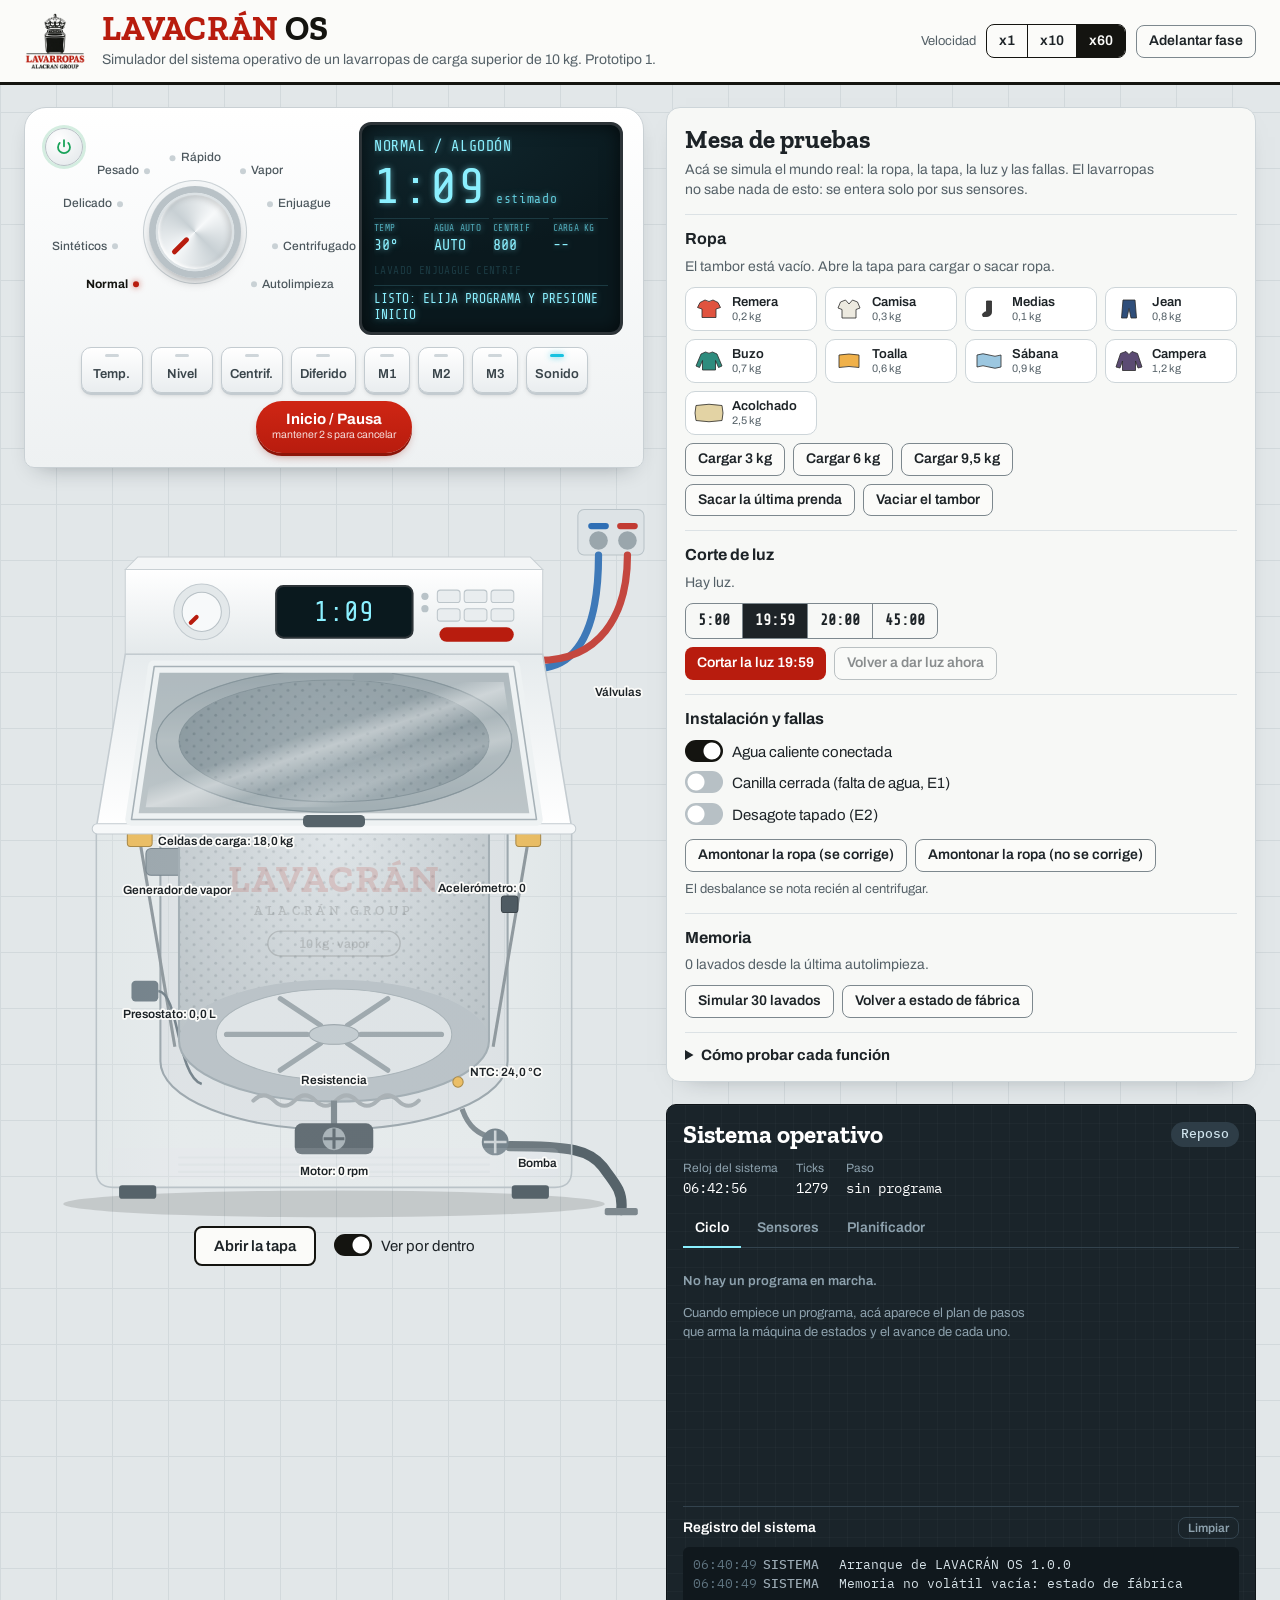
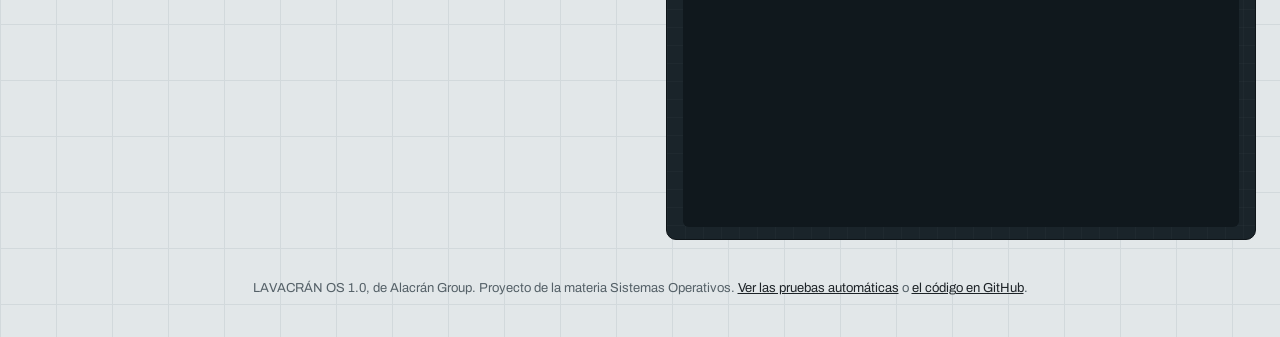
==== index.html @ 43692279 "Prototipo 1 de LAVACRÁN OS: simulador animado del lavarropas Sistema operativo simulado de un lavarr" ====
<!doctype html>
<html lang="es">
<head>
  <meta charset="utf-8">
  <meta name="viewport" content="width=device-width, initial-scale=1">
  <title>LAVACRÁN OS · Alacrán Group</title>
  <meta name="description" content="Simulador del sistema operativo de un lavarropas de carga superior de 10 kg.">
  <link rel="icon" type="image/png" href="assets/icono.png">
  <link rel="preconnect" href="https://fonts.googleapis.com">
  <link rel="preconnect" href="https://fonts.gstatic.com" crossorigin>
  <link href="https://fonts.googleapis.com/css2?family=Archivo:wght@400;500;600;700&family=IBM+Plex+Mono:wght@400;500&family=Share+Tech+Mono&family=Zilla+Slab:wght@600;700&display=swap" rel="stylesheet">
  <link rel="stylesheet" href="css/estilos.css">
</head>
<body>
  <header class="barra">
    <img class="barra-logo" src="assets/logo-alacran.png" alt="Lavarropas Alacrán Group" width="62" height="57">
    <div class="barra-titulo">
      <h1>LAVACRÁN <span>OS</span></h1>
      <p>Simulador del sistema operativo de un lavarropas de carga superior de 10 kg. Prototipo 1.</p>
    </div>
    <div class="barra-sim" role="group" aria-label="Velocidad de la simulación">
      <span class="barra-sim-etq">Velocidad</span>
      <div class="segmentos" id="velocidades">
        <button type="button" data-vel="1" aria-pressed="false">x1</button>
        <button type="button" data-vel="10" aria-pressed="false">x10</button>
        <button type="button" data-vel="60" aria-pressed="true">x60</button>
      </div>
      <button type="button" class="boton-borde" id="btn-adelantar" title="Simula rápido hasta que termine el paso actual">Adelantar fase</button>
    </div>
  </header>

  <main class="escenario">
    <!-- ===================== LAVARROPAS ===================== -->
    <section class="col-maquina" aria-label="Lavarropas LAVACRÁN">
      <div class="consola-maquina" id="panel" aria-label="Panel de control">
        <div class="panel-fila">
          <div class="perilla-zona" id="perilla-zona">
            <button type="button" class="tecla-encendido" data-tecla="ENCENDIDO" aria-label="Encender o apagar" title="Encender / apagar">
              <svg viewBox="0 0 24 24" aria-hidden="true"><path d="M12 3v8M6.3 6.6a8 8 0 1 0 11.4 0" fill="none" stroke="currentColor" stroke-width="2.4" stroke-linecap="round"/></svg>
            </button>
            <div class="perilla-etiquetas" id="perilla-etiquetas"></div>
            <button type="button" class="perilla" id="perilla" aria-label="Perilla de programas: pasar al siguiente programa">
              <span class="perilla-cara"><span class="perilla-marca"></span></span>
            </button>
          </div>

          <div class="lcd" id="lcd" role="status" aria-live="polite">
            <div class="lcd-fila lcd-cabecera">
              <span class="lcd-programa" id="lcd-programa">NORMAL / ALGODÓN</span>
              <span class="lcd-iconos" id="lcd-iconos"></span>
            </div>
            <div class="lcd-fila lcd-tiempo-fila">
              <span class="lcd-tiempo" id="lcd-tiempo">1:09</span>
              <span class="lcd-tiempo-etq" id="lcd-tiempo-etq">estimado</span>
            </div>
            <div class="lcd-params">
              <div><small>TEMP</small><span id="lcd-temp">30°</span></div>
              <div><small>AGUA</small><span id="lcd-nivel">AUTO</span></div>
              <div><small>CENTRIF</small><span id="lcd-rpm">800</span></div>
              <div><small>CARGA KG</small><span id="lcd-kg">--</span></div>
            </div>
            <div class="lcd-fases" id="lcd-fases">
              <span data-fase="lavado">LAVADO</span><span data-fase="vapor">VAPOR</span><span data-fase="enjuague">ENJUAGUE</span><span data-fase="centrifugado">CENTRIF</span>
            </div>
            <div class="lcd-mensaje" id="lcd-mensaje">LISTO</div>
          </div>
        </div>

        <div class="panel-fila panel-teclas">
          <button type="button" class="tecla" data-tecla="TEMPERATURA"><i class="led"></i>Temp.</button>
          <button type="button" class="tecla" data-tecla="NIVEL"><i class="led"></i>Nivel</button>
          <button type="button" class="tecla" data-tecla="CENTRIFUGADO"><i class="led"></i>Centrif.</button>
          <button type="button" class="tecla" data-tecla="DIFERIDO" id="tecla-diferido"><i class="led"></i>Diferido</button>
          <button type="button" class="tecla tecla-m" data-memoria="1" ><i class="led"></i>M1</button>
          <button type="button" class="tecla tecla-m" data-memoria="2" ><i class="led"></i>M2</button>
          <button type="button" class="tecla tecla-m" data-memoria="3" ><i class="led"></i>M3</button>
          <button type="button" class="tecla" id="tecla-sonido"><i class="led"></i>Sonido</button>
          <button type="button" class="tecla-inicio" id="tecla-inicio">
            <span class="tecla-inicio-txt">Inicio / Pausa</span>
            <small>mantener 2 s para cancelar</small>
            <i class="tecla-inicio-carga" aria-hidden="true"></i>
          </button>
        </div>
      </div>

      <div class="maquina-wrap" id="maquina-wrap">
        <svg id="lavarropas" viewBox="0 46 600 734" role="img" aria-label="Lavarropas de carga superior animado"></svg>
        <div class="sin-luz" id="sin-luz" hidden>
          <strong>Sin energía</strong>
          <span id="sin-luz-reloj">00:00</span>
          <small>El reloj del sistema sigue con su batería</small>
        </div>
      </div>

      <div class="maquina-acciones">
        <button type="button" class="boton-tapa" id="btn-tapa">Abrir la tapa</button>
        <label class="interruptor">
          <input type="checkbox" id="chk-rayos" checked>
          <span>Ver por dentro</span>
        </label>
      </div>
    </section>

    <!-- ===================== MESA DE PRUEBAS ===================== -->
    <section class="col-pruebas" aria-labelledby="t-pruebas">
      <h2 id="t-pruebas">Mesa de pruebas</h2>
      <p class="intro">Acá se simula el mundo real: la ropa, la tapa, la luz y las fallas. El lavarropas no sabe nada de esto: se entera solo por sus sensores.</p>

      <div class="bloque">
        <h3>Ropa</h3>
        <p class="bloque-estado" id="ropa-estado">El tambor está vacío.</p>
        <div class="prendas" id="prendas"></div>
        <div class="fila-botones">
          <button type="button" class="boton-borde" data-carga="3">Cargar 3 kg</button>
          <button type="button" class="boton-borde" data-carga="6">Cargar 6 kg</button>
          <button type="button" class="boton-borde" data-carga="9.5">Cargar 9,5 kg</button>
        </div>
        <div class="fila-botones">
          <button type="button" class="boton-borde" id="btn-sacar">Sacar la última prenda</button>
          <button type="button" class="boton-borde" id="btn-vaciar">Vaciar el tambor</button>
        </div>
      </div>

      <div class="bloque">
        <h3>Corte de luz</h3>
        <p class="bloque-estado" id="luz-estado">Hay luz.</p>
        <div class="segmentos segmentos-claros" id="duraciones" role="group" aria-label="Duración del corte">
          <button type="button" data-ms="300000" aria-pressed="false">5:00</button>
          <button type="button" data-ms="1199000" aria-pressed="true">19:59</button>
          <button type="button" data-ms="1200000" aria-pressed="false">20:00</button>
          <button type="button" data-ms="2700000" aria-pressed="false">45:00</button>
        </div>
        <div class="fila-botones">
          <button type="button" class="boton-rojo" id="btn-cortar">Cortar la luz 19:59</button>
          <button type="button" class="boton-borde" id="btn-volver-luz" disabled>Volver a dar luz ahora</button>
        </div>
      </div>

      <div class="bloque">
        <h3>Instalación y fallas</h3>
        <label class="interruptor"><input type="checkbox" id="chk-caliente" checked><span>Agua caliente conectada</span></label>
        <label class="interruptor"><input type="checkbox" id="chk-canilla"><span>Canilla cerrada (falta de agua, E1)</span></label>
        <label class="interruptor"><input type="checkbox" id="chk-desagote"><span>Desagote tapado (E2)</span></label>
        <div class="fila-botones">
          <button type="button" class="boton-borde" id="btn-desbalance-si">Amontonar la ropa (se corrige)</button>
          <button type="button" class="boton-borde" id="btn-desbalance-no">Amontonar la ropa (no se corrige)</button>
        </div>
        <p class="nota">El desbalance se nota recién al centrifugar.</p>
      </div>

      <div class="bloque">
        <h3>Memoria</h3>
        <p class="bloque-estado" id="lavados-estado">0 lavados desde la última autolimpieza.</p>
        <div class="fila-botones">
          <button type="button" class="boton-borde" id="btn-30-lavados">Simular 30 lavados</button>
          <button type="button" class="boton-borde" id="btn-reiniciar">Volver a estado de fábrica</button>
        </div>
      </div>

      <details class="guia">
        <summary>Cómo probar cada función</summary>
        <ol>
          <li><b>Panel digital:</b> gira la perilla y usa Temp., Nivel y Centrif. La pantalla muestra el tiempo estimado.</li>
          <li><b>Sensor de carga:</b> abre la tapa, carga ropa, ciérrala y presiona Inicio. En el pesaje aparecen los kg.</li>
          <li><b>Nivel automático:</b> con Nivel en AUTO, el agua es 20 L + 5 L por kg. Mientras lava, repone lo que absorbe la ropa.</li>
          <li><b>Vapor:</b> elige el programa Vapor. Abrir la tapa en esa fase corta el vapor al instante.</li>
          <li><b>Lavado rápido:</b> hasta 3 kg en 30 minutos o menos.</li>
          <li><b>Autolimpieza:</b> solo arranca con el tambor vacío. Con «Simular 30 lavados» aparece el aviso.</li>
          <li><b>Inicio diferido:</b> presiona Diferido hasta la hora que quieras y después Inicio.</li>
          <li><b>Sobrecarga:</b> con el lavado en marcha abre la tapa y agrega ropa hasta pasar los 10 kg (o el límite del programa).</li>
          <li><b>Tapa:</b> ábrela en cualquier momento: pausa. Al cerrarla, sigue sola.</li>
          <li><b>Corte de luz:</b> prueba 19:59 (continúa) y 20:00 (desagota y reinicia).</li>
        </ol>
      </details>
    </section>

    <!-- ===================== SISTEMA OPERATIVO ===================== -->
    <section class="col-so" aria-labelledby="t-so">
      <div class="so-cabecera">
        <h2 id="t-so">Sistema operativo</h2>
        <span class="so-estado" id="so-estado">REPOSO</span>
      </div>
      <dl class="so-resumen">
        <div><dt>Reloj del sistema</dt><dd id="so-reloj">--:--:--</dd></div>
        <div><dt>Ticks</dt><dd id="so-ticks">0</dd></div>
        <div><dt>Paso</dt><dd id="so-paso">sin programa</dd></div>
      </dl>
      <div class="so-pestanas" role="tablist" aria-label="Vistas del sistema operativo">
        <button type="button" role="tab" aria-selected="true" aria-controls="so-ciclo" id="tab-ciclo">Ciclo</button>
        <button type="button" role="tab" aria-selected="false" aria-controls="so-sensores" id="tab-sensores">Sensores</button>
        <button type="button" role="tab" aria-selected="false" aria-controls="so-planificador" id="tab-planificador">Planificador</button>
      </div>
      <div class="so-vista" id="so-ciclo" role="tabpanel" aria-labelledby="tab-ciclo"></div>
      <div class="so-vista" id="so-sensores" role="tabpanel" aria-labelledby="tab-sensores" hidden></div>
      <div class="so-vista" id="so-planificador" role="tabpanel" aria-labelledby="tab-planificador" hidden></div>
      <div class="so-registro-cab">
        <h3>Registro del sistema</h3>
        <button type="button" class="boton-mini" id="btn-limpiar-log">Limpiar</button>
      </div>
      <ol class="so-registro" id="so-registro" aria-live="off"></ol>
    </section>
  </main>

  <footer class="pie">
    <p>LAVACRÁN OS 1.0, de Alacrán Group. Proyecto de la materia Sistemas Operativos. <a href="pruebas.html">Ver las pruebas automáticas</a> o <a href="https://github.com/Angelitot/Proyecto-de-Lavarropas---Sistema-Operativo">el código en GitHub</a>.</p>
  </footer>

  <!-- Núcleo y lógica (sin interfaz) -->
  <script src="js/config.js"></script>
  <script src="js/util.js"></script>
  <script src="js/nucleo/eeprom.js"></script>
  <script src="js/nucleo/kernel.js"></script>
  <script src="js/nucleo/programas.js"></script>
  <script src="js/hardware/planta.js"></script>
  <script src="js/sensores/sensores.js"></script>
  <script src="js/seguridad/alarmas.js"></script>
  <script src="js/seguridad/tapa.js"></script>
  <script src="js/seguridad/energia.js"></script>
  <script src="js/panel/memoria.js"></script>
  <script src="js/panel/diferido.js"></script>
  <script src="js/panel/control.js"></script>
  <script src="js/nucleo/ciclo.js"></script>
  <script src="js/nucleo/sistema.js"></script>
  <!-- Interfaz -->
  <script src="js/animacion/sonidos.js"></script>
  <script src="js/animacion/lavarropas.js"></script>
  <script src="js/panel/panel.js"></script>
  <script src="js/nucleo/consola.js"></script>
  <script src="js/animacion/demo.js"></script>
  <script src="js/main.js"></script>
</body>
</html>
---- css/estilos.css ----
/*
 * LAVACRÁN OS — Estilos
 * Rojo y negro del logo de Alacrán Group; el fondo es la pared de un lavadero.
 * Lado "producto" claro (lavarropas, panel, mesa de pruebas) y lado "sistema"
 * oscuro (lo que pasa adentro del SO).
 * Responsable: Pareja 5 (animación e interfaz).
 */
:root {
  --rojo: #B81C0E;
  --rojo-hondo: #8E1509;
  --tinta: #141410;
  --azulejo: #E2E7E9;
  --junta: #D2D9DC;
  --esmalte: #FBFBF9;
  --acero: #C6CDD1;
  --acero-oscuro: #7D888E;
  --texto: #1D2327;
  --texto-suave: #556168;
  --papel: #F7F8F6;
  --lcd-fondo: #0A191E;
  --lcd-on: #8BF0FF;
  --lcd-off: #1B3A42;
  --lcd-alerta: #FFB547;
  --pizarra: #1A242A;
  --pizarra-2: #23303A;
  --pizarra-borde: #33434E;
  --so-texto: #D6E2E8;
  --so-suave: #8DA1AD;
  --agua: #3A8FD9;
  --foco: #1F6FEB;
  --f-marca: 'Zilla Slab', Rockwell, 'Roboto Slab', Georgia, serif;
  --f-ui: 'Archivo', 'Segoe UI', system-ui, sans-serif;
  --f-lcd: 'Share Tech Mono', 'Consolas', monospace;
  --f-log: 'IBM Plex Mono', 'Consolas', monospace;
}

* { box-sizing: border-box; }
html { -webkit-text-size-adjust: 100%; }
body {
  margin: 0;
  font-family: var(--f-ui);
  font-size: 15px;
  line-height: 1.45;
  color: var(--texto);
  background-color: var(--azulejo);
  background-image:
    linear-gradient(var(--junta) 1px, transparent 1px),
    linear-gradient(90deg, var(--junta) 1px, transparent 1px);
  background-size: 56px 56px;
  min-height: 100vh;
}
button, input { font: inherit; color: inherit; }
button { cursor: pointer; }
button:disabled { cursor: not-allowed; opacity: .5; }
:focus-visible { outline: 3px solid var(--foco); outline-offset: 2px; }
h1, h2, h3 { margin: 0; }

/* ------------------------------------------------------------ barra */
.barra {
  display: flex; align-items: center; gap: 16px; flex-wrap: wrap;
  padding: 12px 24px;
  background: var(--esmalte);
  border-bottom: 3px solid var(--tinta);
}
.barra-logo { width: 62px; height: auto; display: block; }
.barra-titulo { flex: 1 1 320px; min-width: 0; }
.barra-titulo h1 {
  font-family: var(--f-marca); font-weight: 700; font-size: 34px; line-height: 1;
  color: var(--rojo); letter-spacing: .01em;
}
.barra-titulo h1 span { color: var(--tinta); }
.barra-titulo p { margin: 4px 0 0; color: var(--texto-suave); font-size: 14px; }
.barra-sim { display: flex; align-items: center; gap: 10px; flex-wrap: wrap; }
.barra-sim-etq { font-size: 13px; color: var(--texto-suave); }

.segmentos { display: inline-flex; border: 1.5px solid var(--tinta); border-radius: 8px; overflow: hidden; }
.segmentos button {
  border: 0; background: transparent; padding: 6px 12px; font-weight: 600; font-size: 14px;
  border-left: 1.5px solid var(--tinta);
}
.segmentos button:first-child { border-left: 0; }
.segmentos button[aria-pressed="true"] { background: var(--tinta); color: var(--esmalte); }
.segmentos-claros { border-color: var(--acero-oscuro); }
.segmentos-claros button { border-left-color: var(--acero-oscuro); font-family: var(--f-lcd); font-size: 15px; }
.segmentos-claros button[aria-pressed="true"] { background: var(--texto); }

.boton-borde, .boton-rojo, .boton-mini, .boton-tapa {
  border-radius: 8px; padding: 7px 12px; font-weight: 600; font-size: 14px; line-height: 1.2;
}
.boton-borde { border: 1.5px solid var(--acero-oscuro); background: var(--esmalte); }
.boton-borde:hover:not(:disabled) { border-color: var(--tinta); }
.boton-rojo { border: 0; background: var(--rojo); color: #fff; }
.boton-rojo:hover:not(:disabled) { background: var(--rojo-hondo); }
.boton-mini { border: 1px solid var(--pizarra-borde); background: transparent; color: var(--so-suave); padding: 3px 9px; font-size: 12px; }

/* ------------------------------------------------------------ distribución */
.escenario {
  display: grid; gap: 22px; padding: 22px 24px 8px;
  grid-template-columns: minmax(0, 620px) minmax(300px, 1fr) minmax(340px, 1.15fr);
  grid-template-areas: "maquina pruebas so";
  align-items: start;
  max-width: 1760px; margin: 0 auto;
}
.col-maquina { grid-area: maquina; }
.col-pruebas { grid-area: pruebas; }
.col-so { grid-area: so; }
@media (max-width: 1480px) {
  .escenario { grid-template-columns: minmax(0, 620px) minmax(320px, 1fr); grid-template-areas: "maquina pruebas" "maquina so"; }
  .col-maquina { position: sticky; top: 12px; }
}
@media (max-width: 1060px) {
  .escenario { grid-template-columns: minmax(0, 1fr); grid-template-areas: "maquina" "pruebas" "so"; padding: 14px 12px 8px; }
  .col-maquina { position: static; max-width: 640px; width: 100%; margin: 0 auto; }
  .barra { padding: 10px 14px; }
}

/* ------------------------------------------------------------ panel del lavarropas */
.consola-maquina {
  background: linear-gradient(180deg, #FFFFFF 0%, #EEF1F2 100%);
  border: 1px solid #C9D0D4;
  border-radius: 22px 22px 10px 10px;
  box-shadow: 0 1px 0 #fff inset, 0 10px 24px -14px rgba(20, 30, 40, .45);
  padding: 14px 16px 14px;
  position: relative;
}
.panel-fila { display: flex; gap: 14px; align-items: center; justify-content: center; flex-wrap: wrap; }
.panel-teclas { margin-top: 12px; gap: 8px; }

.perilla-zona { position: relative; width: 300px; height: 200px; flex: 0 0 auto; }
.tecla-encendido {
  position: absolute; left: 0; top: 0; width: 38px; height: 38px; border-radius: 50%;
  border: 1.5px solid #B8C1C6; background: radial-gradient(circle at 35% 30%, #fff, #E1E6E9);
  display: grid; place-items: center; color: #9AA5AB; padding: 0;
}
.tecla-encendido svg { width: 18px; height: 18px; }
.tecla-encendido.encendido { color: #1AA35A; box-shadow: 0 0 0 3px rgba(26, 163, 90, .18); }
.perilla-etiquetas { position: absolute; inset: 0; }
.prog {
  position: absolute; transform: translate(-50%, -50%);
  border: 0; background: transparent; padding: 2px 4px; border-radius: 6px;
  font-size: 12px; font-weight: 500; color: #4D585E; white-space: nowrap;
  display: inline-flex; align-items: center; gap: 5px;
}
.prog i { width: 6px; height: 6px; border-radius: 50%; background: #C9D1D5; flex: 0 0 auto; }
.prog.izq { transform: translate(-100%, -50%); flex-direction: row-reverse; }
.prog.der { transform: translate(0, -50%); }
.prog[aria-pressed="true"] { color: var(--tinta); font-weight: 700; }
.prog[aria-pressed="true"] i { background: var(--rojo); box-shadow: 0 0 6px rgba(184, 28, 14, .7); }
.prog:hover:not(:disabled) { color: var(--tinta); }
.perilla {
  position: absolute; left: 150px; top: 104px; width: 92px; height: 92px; margin: -46px 0 0 -46px;
  border-radius: 50%; border: 0; padding: 0;
  background: radial-gradient(circle at 50% 50%, #DCE2E5 0 60%, #B9C2C7 61% 100%);
  box-shadow: 0 6px 12px -4px rgba(0, 0, 0, .35), 0 0 0 5px #F4F6F7, 0 0 0 6px #C9D0D4;
}
.perilla-cara {
  position: absolute; inset: 9px; border-radius: 50%;
  background: conic-gradient(from 0deg, #F7F9FA, #C8D0D4, #F7F9FA, #C8D0D4, #F7F9FA);
  box-shadow: inset 0 2px 3px rgba(255, 255, 255, .9), inset 0 -3px 6px rgba(0, 0, 0, .15);
  transition: transform .45s cubic-bezier(.3, 1.4, .5, 1);
}
.perilla-marca { position: absolute; left: 50%; top: 6px; width: 5px; height: 22px; margin-left: -2.5px; border-radius: 3px; background: var(--rojo); }

/* LCD */
.lcd {
  width: 264px; flex: 0 0 auto; min-height: 196px;
  background: radial-gradient(120% 90% at 30% 0%, #10272E 0%, var(--lcd-fondo) 70%);
  border-radius: 12px; border: 3px solid #2D3438;
  box-shadow: inset 0 0 18px rgba(0, 0, 0, .6), 0 1px 0 #fff;
  color: var(--lcd-on); font-family: var(--f-lcd);
  padding: 10px 12px 8px; display: flex; flex-direction: column; gap: 6px;
  text-shadow: 0 0 6px rgba(139, 240, 255, .55);
  user-select: none;
}
.lcd.apagada { color: transparent; text-shadow: none; }
.lcd.apagada * { color: transparent !important; text-shadow: none !important; border-color: transparent !important; }
.lcd.apagada .lcd-iconos svg { opacity: 0; }
.lcd-fila { display: flex; align-items: baseline; justify-content: space-between; gap: 6px; }
.lcd-programa { font-size: 15px; letter-spacing: .04em; white-space: nowrap; overflow: hidden; text-overflow: ellipsis; }
.lcd-iconos { display: inline-flex; gap: 5px; align-items: center; min-height: 16px; }
.lcd-iconos svg { width: 15px; height: 15px; fill: none; stroke: currentColor; stroke-width: 2; }
.lcd-iconos b { font-weight: 400; font-size: 13px; border: 1px solid currentColor; border-radius: 3px; padding: 0 3px; line-height: 1.1; }
.lcd-tiempo-fila { justify-content: flex-start; gap: 10px; }
.lcd-tiempo { font-size: 50px; line-height: .95; letter-spacing: .02em; }
.lcd-tiempo.parpadea { animation: parpadeo 1s steps(2, start) infinite; }
.lcd-tiempo-etq { font-size: 13px; color: #5FC6D6; letter-spacing: .05em; }
.lcd-params { display: grid; grid-template-columns: repeat(4, 1fr); gap: 4px; }
.lcd-params div { display: flex; flex-direction: column; border-top: 1px solid var(--lcd-off); padding-top: 3px; min-width: 0; }
.lcd-params small { font-size: 9.5px; color: #4FA9B8; letter-spacing: .03em; white-space: nowrap; overflow: hidden; }
.lcd-params span { font-size: 15px; white-space: nowrap; overflow: hidden; text-overflow: ellipsis; transition: color .2s; }
.lcd-params span.resalta { color: #fff; }
.lcd-fases { display: flex; gap: 6px; font-size: 11px; letter-spacing: .04em; }
.lcd-fases span { color: var(--lcd-off); text-shadow: none; }
.lcd-fases span.hecha { color: #3C8796; }
.lcd-fases span.actual { color: var(--lcd-on); text-shadow: 0 0 6px rgba(139, 240, 255, .6); animation: parpadeo 1.2s steps(2, start) infinite; }
.lcd-fases span.oculta { display: none; }
.lcd-mensaje {
  font-size: 13px; min-height: 2.5em; line-height: 1.25; color: var(--lcd-on);
  border-top: 1px solid var(--lcd-off); padding-top: 5px;
}
.lcd-mensaje.alerta { color: var(--lcd-alerta); text-shadow: 0 0 6px rgba(255, 181, 71, .5); }
.lcd-mensaje.error { color: #FF7A66; text-shadow: 0 0 6px rgba(255, 122, 102, .55); }
@keyframes parpadeo { to { visibility: hidden; } }

/* Teclas */
.tecla {
  position: relative; min-width: 62px; height: 46px; padding: 14px 8px 4px;
  border-radius: 10px; border: 1px solid #C3CBD0;
  background: linear-gradient(180deg, #FFFFFF, #E9EDEF);
  box-shadow: 0 2px 0 #C3CBD0, 0 3px 6px -3px rgba(0, 0, 0, .3);
  font-size: 13px; font-weight: 600; color: #3A454B;
  transition: transform .06s, box-shadow .06s;
  touch-action: manipulation; user-select: none;
}
.tecla:active, .tecla.presionada { transform: translateY(2px); box-shadow: 0 0 0 #C3CBD0, inset 0 2px 4px rgba(0, 0, 0, .12); }
.tecla .led { position: absolute; top: 6px; left: 50%; width: 14px; height: 3px; margin-left: -7px; border-radius: 2px; background: #CFD6DA; }
.tecla.activa .led { background: #19C2E0; box-shadow: 0 0 6px rgba(25, 194, 224, .8); }
.tecla-m { min-width: 46px; }
.tecla.manteniendo::after {
  content: ""; position: absolute; left: 6px; right: 6px; bottom: 4px; height: 2px; border-radius: 2px;
  background: var(--rojo); transform-origin: left; animation: llenar 1.5s linear forwards;
}
@keyframes llenar { from { transform: scaleX(0); } to { transform: scaleX(1); } }
.tecla-inicio {
  position: relative; overflow: hidden;
  min-width: 132px; height: 52px; border-radius: 26px; border: 0;
  background: linear-gradient(180deg, #CF2614, var(--rojo));
  box-shadow: 0 3px 0 var(--rojo-hondo), 0 6px 12px -6px rgba(142, 21, 9, .8);
  color: #fff; display: flex; flex-direction: column; align-items: center; justify-content: center;
  padding: 0 16px; touch-action: manipulation; user-select: none;
}
.tecla-inicio:active { transform: translateY(2px); box-shadow: 0 1px 0 var(--rojo-hondo); }
.tecla-inicio-txt { font-weight: 700; font-size: 15px; line-height: 1.1; position: relative; z-index: 1; }
.tecla-inicio small { font-size: 10.5px; opacity: .85; position: relative; z-index: 1; }
.tecla-inicio-carga { position: absolute; inset: 0; background: rgba(0, 0, 0, .28); transform: scaleX(0); transform-origin: left; }
.tecla-inicio.manteniendo .tecla-inicio-carga { animation: llenar 2s linear forwards; }

/* ------------------------------------------------------------ lavarropas */
.maquina-wrap { position: relative; margin-top: -6px; }
#lavarropas { display: block; width: 100%; height: auto; overflow: visible; }
#lavarropas .clic { cursor: pointer; }
.sin-luz {
  position: absolute; inset: 0; display: flex; flex-direction: column; align-items: center; justify-content: center; gap: 4px;
  background: rgba(14, 18, 22, .55); color: #fff; border-radius: 12px; text-align: center;
  backdrop-filter: grayscale(1);
}
.sin-luz[hidden] { display: none; }
.sin-luz strong { font-family: var(--f-marca); font-size: 32px; }
.sin-luz span { font-family: var(--f-lcd); font-size: 44px; color: var(--lcd-alerta); }
.sin-luz small { opacity: .85; }
.maquina-acciones { display: flex; align-items: center; justify-content: center; gap: 18px; flex-wrap: wrap; margin-top: 6px; }
.boton-tapa { border: 2px solid var(--tinta); background: var(--esmalte); padding: 9px 18px; font-size: 15px; }
.boton-tapa[aria-pressed="true"] { background: var(--tinta); color: var(--esmalte); }

.interruptor { display: flex; align-items: center; gap: 10px; cursor: pointer; padding: 4px 0; }
.interruptor input { position: absolute; opacity: 0; width: 1px; height: 1px; }
.interruptor span::before {
  content: ""; display: inline-block; vertical-align: -5px; margin-right: 9px;
  width: 38px; height: 22px; border-radius: 11px; background: #B7C0C5;
  box-shadow: inset 0 0 0 2px #B7C0C5; transition: background .2s;
  background-image: radial-gradient(circle at 11px 11px, #fff 0 8px, transparent 9px);
  background-repeat: no-repeat; background-position: 0 0;
}
.interruptor input:checked + span::before { background-color: var(--tinta); box-shadow: inset 0 0 0 2px var(--tinta); background-position: 16px 0; }
.interruptor input:focus-visible + span::before { outline: 3px solid var(--foco); outline-offset: 2px; }

/* ------------------------------------------------------------ mesa de pruebas */
.col-pruebas {
  background: var(--papel); border: 1px solid #CDD5D9; border-radius: 14px; padding: 18px 18px 14px;
  box-shadow: 0 10px 26px -20px rgba(20, 30, 40, .5);
}
.col-pruebas h2, .col-so h2 { font-family: var(--f-marca); font-weight: 700; font-size: 25px; line-height: 1.1; }
.intro { margin: 6px 0 14px; color: var(--texto-suave); font-size: 14px; max-width: 60ch; }
.bloque { border-top: 1px solid #DCE2E5; padding: 12px 0 14px; }
.bloque h3 { font-size: 16px; font-weight: 700; margin-bottom: 6px; }
.bloque-estado { margin: 0 0 10px; font-size: 14px; color: var(--texto-suave); }
.bloque-estado strong { color: var(--texto); }
.fila-botones { display: flex; flex-wrap: wrap; gap: 8px; margin-top: 8px; }
.nota { margin: 8px 0 0; font-size: 13px; color: var(--texto-suave); }
.prendas { display: grid; grid-template-columns: repeat(auto-fill, minmax(118px, 1fr)); gap: 8px; }
.prenda {
  display: flex; align-items: center; gap: 8px; text-align: left;
  border: 1.5px solid #CDD5D9; background: #fff; border-radius: 10px; padding: 6px 8px;
}
.prenda:hover:not(:disabled) { border-color: var(--tinta); }
.prenda svg { width: 30px; height: 30px; flex: 0 0 auto; }
.prenda span { display: flex; flex-direction: column; font-size: 13px; font-weight: 600; line-height: 1.15; }
.prenda small { font-weight: 400; color: var(--texto-suave); }
.guia { border-top: 1px solid #DCE2E5; padding-top: 12px; }
.guia summary { cursor: pointer; font-weight: 700; }
.guia ol { padding-left: 20px; margin: 10px 0 0; font-size: 14px; }
.guia li { margin-bottom: 6px; }

/* ------------------------------------------------------------ sistema operativo */
.col-so {
  background: var(--pizarra); color: var(--so-texto); border-radius: 10px; padding: 16px 16px 12px;
  border: 1px solid #0E1418;
  background-image: linear-gradient(rgba(255, 255, 255, .025) 1px, transparent 1px), linear-gradient(90deg, rgba(255, 255, 255, .025) 1px, transparent 1px);
  background-size: 18px 18px;
}
.so-cabecera { display: flex; align-items: center; justify-content: space-between; gap: 10px; }
.col-so h2 { color: #fff; }
.so-estado {
  font-family: var(--f-log); font-size: 13px; font-weight: 500; padding: 3px 10px; border-radius: 20px;
  background: #2E3D47; color: #CFE3EC; white-space: nowrap;
}
.so-estado.marcha { background: #11533A; color: #9CF2C6; }
.so-estado.pausa { background: #5A4510; color: #FFD27A; }
.so-estado.error { background: #64201A; color: #FFB4A8; }
.so-estado.sinluz { background: #3B2F55; color: #D9C8FF; }
.so-resumen { display: grid; grid-template-columns: auto auto 1fr; gap: 8px 18px; margin: 12px 0; }
.so-resumen div { min-width: 0; }
.so-resumen dt { font-size: 12px; color: var(--so-suave); }
.so-resumen dd { margin: 0; font-family: var(--f-log); font-size: 14px; color: #fff; white-space: nowrap; overflow: hidden; text-overflow: ellipsis; }
.so-pestanas { display: flex; gap: 4px; border-bottom: 1px solid var(--pizarra-borde); }
.so-pestanas button {
  border: 0; background: transparent; color: var(--so-suave); padding: 8px 12px; font-weight: 600; font-size: 14px;
  border-bottom: 2px solid transparent; margin-bottom: -1px;
}
.so-pestanas button[aria-selected="true"] { color: #fff; border-bottom-color: var(--lcd-on); }
.so-vista { padding: 12px 0 6px; min-height: 250px; }
.so-vista[hidden] { display: none; }
.so-tabla { width: 100%; border-collapse: collapse; font-size: 13px; }
.so-tabla th { text-align: left; font-weight: 500; color: var(--so-suave); padding: 4px 6px; border-bottom: 1px solid var(--pizarra-borde); }
.so-tabla td { padding: 5px 6px; border-bottom: 1px solid #26333C; font-family: var(--f-log); font-size: 12.5px; }
.so-tabla td.txt { font-family: var(--f-ui); font-size: 13px; }
.so-tabla tr.actual td { background: rgba(139, 240, 255, .08); color: #fff; }
.so-tabla tr.hecho td { color: #6E8592; }
.barrita { display: block; height: 4px; border-radius: 2px; background: #2E3D47; margin-top: 3px; overflow: hidden; }
.barrita i { display: block; height: 100%; background: var(--lcd-on); }
.so-datos { display: grid; grid-template-columns: repeat(2, minmax(0, 1fr)); gap: 6px 16px; margin-bottom: 12px; }
.so-datos div { display: flex; justify-content: space-between; gap: 8px; border-bottom: 1px dashed #2C3A44; padding: 3px 0; font-size: 13px; }
.so-datos span:last-child { font-family: var(--f-log); color: #fff; text-align: right; }
.medidor { margin-bottom: 9px; }
.medidor-cab { display: flex; justify-content: space-between; font-size: 13px; }
.medidor-cab b { font-family: var(--f-log); font-weight: 500; color: #fff; }
.medidor-barra { position: relative; height: 6px; border-radius: 3px; background: #2C3A44; margin-top: 4px; overflow: hidden; }
.medidor-barra i { position: absolute; left: 0; top: 0; bottom: 0; background: var(--lcd-on); border-radius: 3px; }
.medidor-barra em { position: absolute; top: -2px; bottom: -2px; width: 2px; background: var(--lcd-alerta); }
.medidor small { color: var(--so-suave); font-size: 12px; }
.actuadores { display: flex; flex-wrap: wrap; gap: 6px; margin-top: 10px; }
.actuador { font-size: 12.5px; padding: 3px 9px; border-radius: 14px; background: #26333C; color: #8DA1AD; border: 1px solid #33434E; }
.actuador.on { background: #0F4D5A; color: #BDF6FF; border-color: #1C7A8C; }
.actuador.on.calor { background: #5E2412; color: #FFC2A8; border-color: #94391C; }
.so-subtitulo { font-size: 13px; font-weight: 600; color: var(--so-suave); margin: 12px 0 6px; }
.so-registro-cab { display: flex; align-items: center; justify-content: space-between; margin-top: 8px; border-top: 1px solid var(--pizarra-borde); padding-top: 10px; }
.so-registro-cab h3 { font-size: 14px; font-weight: 600; color: #fff; }
.so-registro {
  list-style: none; margin: 8px 0 0; padding: 8px 10px; height: 280px; overflow-y: auto;
  background: #10181D; border-radius: 6px; font-family: var(--f-log); font-size: 12.5px; line-height: 1.5;
  scrollbar-color: #33434E transparent;
}
.so-registro li { display: grid; grid-template-columns: 62px 68px 1fr; gap: 8px; }
.so-registro time { color: #5F7480; }
.so-registro .tipo { font-weight: 500; }
.t-IRQ .tipo { color: #F3C969; }
.t-FASE .tipo { color: #7FE3F5; }
.t-ESTADO .tipo { color: #E8EEF1; }
.t-SENSOR .tipo { color: #8EE6A8; }
.t-ALERTA .tipo, .t-ERROR .tipo { color: #FF8C7A; }
.t-ALERTA span:last-child { color: #FFD1C9; }
.t-ENERGIA .tipo { color: #C7AEFF; }
.t-SISTEMA .tipo { color: #9AA9B3; }
.t-PANEL .tipo { color: #B6C3FF; }
.t-SEGURIDAD .tipo { color: #FFB27A; }

/* ------------------------------------------------------------ pie */
.pie { text-align: center; padding: 18px 16px 26px; font-size: 13px; color: var(--texto-suave); }
.pie a { color: var(--texto); }

/* ------------------------------------------------------------ móviles */
@media (max-width: 640px) {
  body { font-size: 14.5px; }
  .barra-titulo h1 { font-size: 28px; }
  .barra-logo { width: 48px; }
  .consola-maquina { padding: 12px 8px; border-radius: 18px 18px 8px 8px; }
  .lcd { width: 100%; max-width: 330px; }
  .tecla { min-width: 0; flex: 1 1 calc(25% - 8px); }
  .tecla-m { flex-basis: calc(25% - 8px); }
  .tecla-inicio { flex: 1 1 100%; }
  .so-resumen { grid-template-columns: 1fr 1fr; }
  .so-registro li { grid-template-columns: 56px 1fr; }
  .so-registro li .tipo { display: none; }
}
@media (prefers-reduced-motion: reduce) {
  .perilla-cara { transition: none; }
  .lcd-tiempo.parpadea, .lcd-fases span.actual { animation: none; }
}
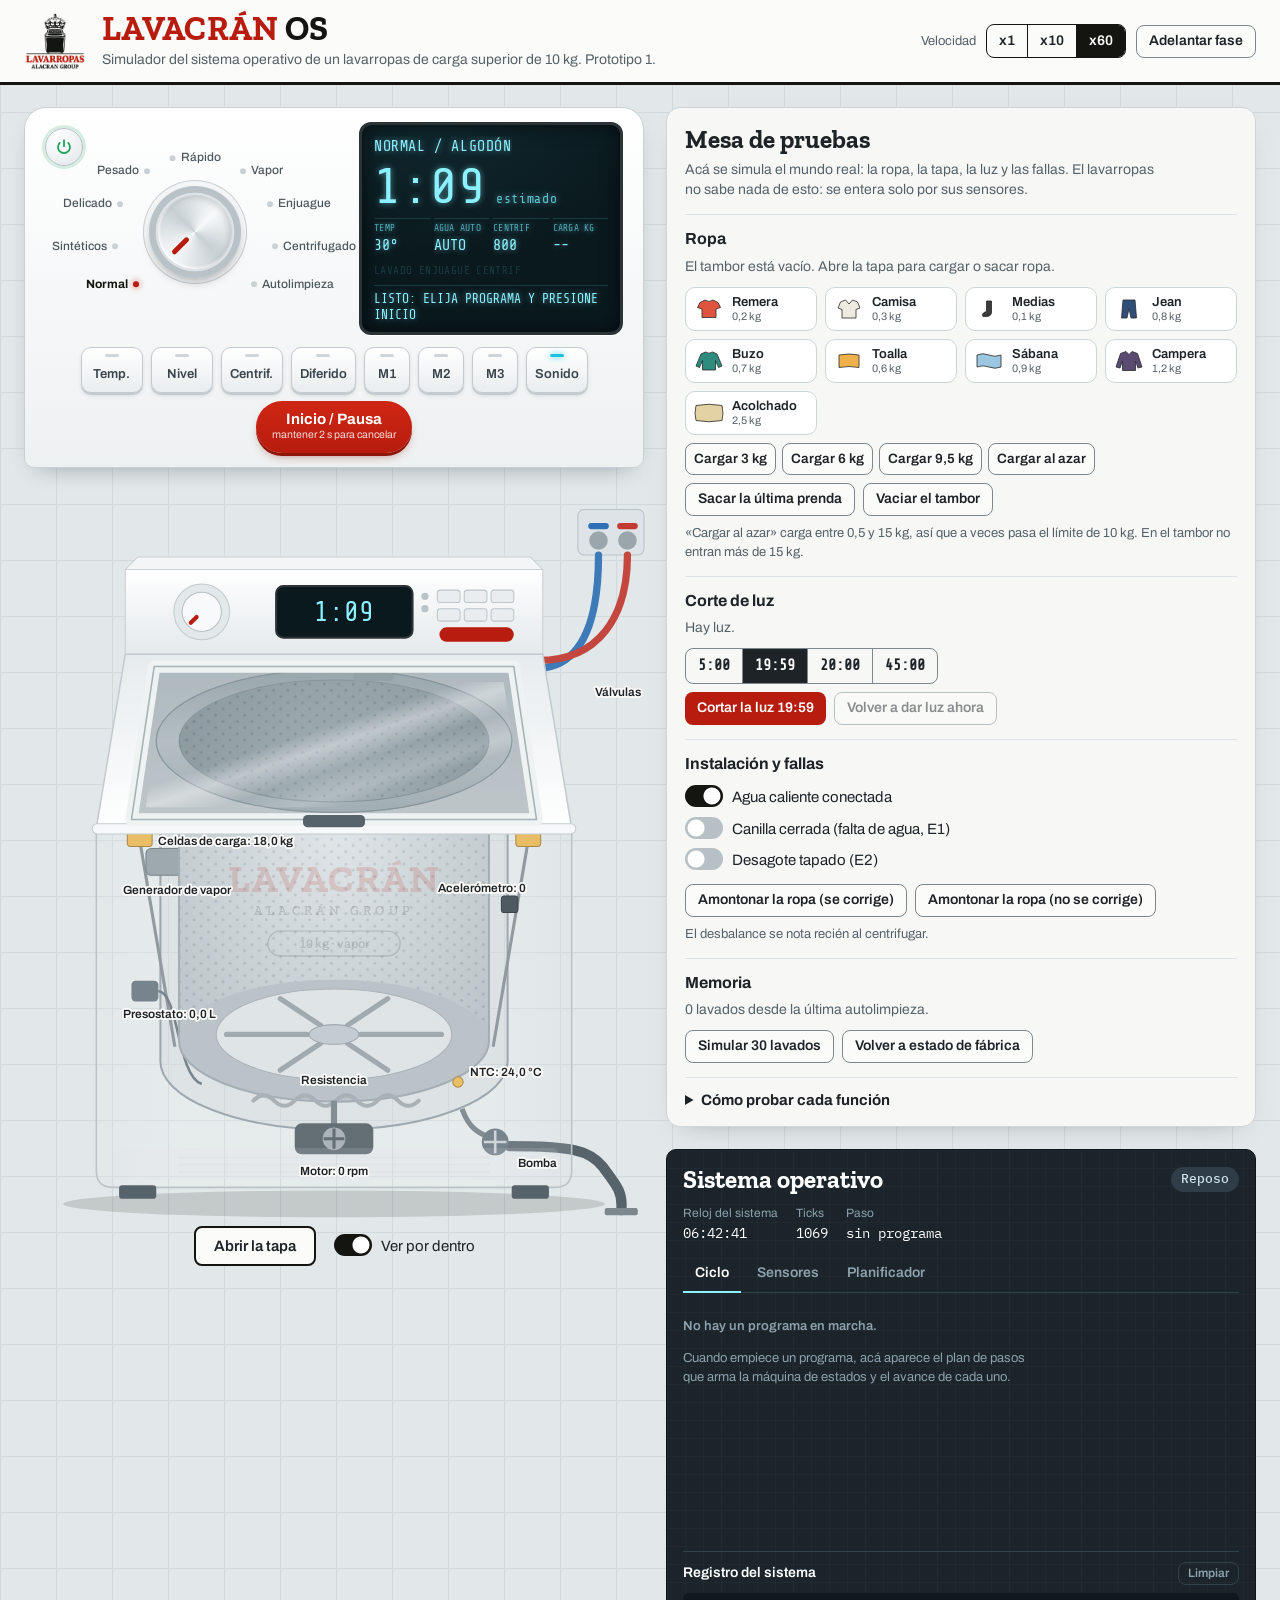
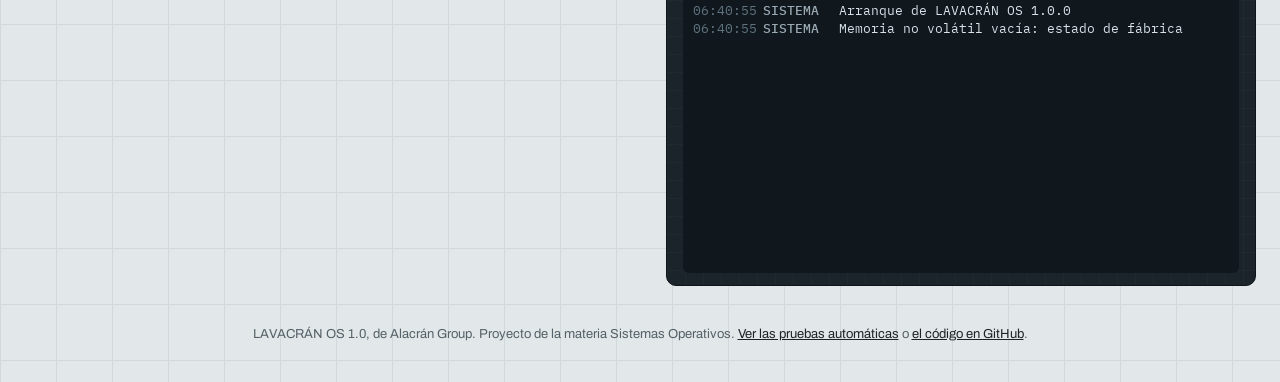
==== commit cdcc2681: "Mesa de pruebas: botón «Cargar al azar» (pedido del profesor) - Carga una cantidad al azar entre 0,5" ====
--- a/index.html
+++ b/index.html
@@ -110,15 +110,17 @@
         <h3>Ropa</h3>
         <p class="bloque-estado" id="ropa-estado">El tambor está vacío.</p>
         <div class="prendas" id="prendas"></div>
-        <div class="fila-botones">
+        <div class="fila-botones fila-carga">
           <button type="button" class="boton-borde" data-carga="3">Cargar 3 kg</button>
           <button type="button" class="boton-borde" data-carga="6">Cargar 6 kg</button>
           <button type="button" class="boton-borde" data-carga="9.5">Cargar 9,5 kg</button>
+          <button type="button" class="boton-borde" id="btn-azar">Cargar al azar</button>
         </div>
         <div class="fila-botones">
           <button type="button" class="boton-borde" id="btn-sacar">Sacar la última prenda</button>
           <button type="button" class="boton-borde" id="btn-vaciar">Vaciar el tambor</button>
         </div>
+        <p class="nota">«Cargar al azar» carga entre 0,5 y 15 kg, así que a veces pasa el límite de 10 kg. En el tambor no entran más de 15 kg.</p>
       </div>
 
       <div class="bloque">
@@ -167,7 +169,7 @@
           <li><b>Lavado rápido:</b> hasta 3 kg en 30 minutos o menos.</li>
           <li><b>Autolimpieza:</b> solo arranca con el tambor vacío. Con «Simular 30 lavados» aparece el aviso.</li>
           <li><b>Inicio diferido:</b> presiona Diferido hasta la hora que quieras y después Inicio.</li>
-          <li><b>Sobrecarga:</b> con el lavado en marcha abre la tapa y agrega ropa hasta pasar los 10 kg (o el límite del programa).</li>
+          <li><b>Sobrecarga:</b> usa «Cargar al azar» y presiona Inicio: si pasó los 10 kg (o el límite del programa), el pesaje lo detecta. También con el lavado en marcha: abre la tapa y agrega ropa.</li>
           <li><b>Tapa:</b> ábrela en cualquier momento: pausa. Al cerrarla, sigue sola.</li>
           <li><b>Corte de luz:</b> prueba 19:59 (continúa) y 20:00 (desagota y reinicia).</li>
         </ol>
--- a/css/estilos.css
+++ b/css/estilos.css
@@ -104,7 +104,7 @@
 .col-maquina { grid-area: maquina; }
 .col-pruebas { grid-area: pruebas; }
 .col-so { grid-area: so; }
-@media (max-width: 1480px) {
+@media (max-width: 1660px) {
   .escenario { grid-template-columns: minmax(0, 620px) minmax(320px, 1fr); grid-template-areas: "maquina pruebas" "maquina so"; }
   .col-maquina { position: sticky; top: 12px; }
 }
@@ -276,6 +276,9 @@
 .bloque-estado { margin: 0 0 10px; font-size: 14px; color: var(--texto-suave); }
 .bloque-estado strong { color: var(--texto); }
 .fila-botones { display: flex; flex-wrap: wrap; gap: 8px; margin-top: 8px; }
+/* Las 4 cargas (3, 6, 9,5 kg y al azar) un poco más compactas para que entren en una sola fila */
+.fila-carga { gap: 6px; }
+.fila-carga .boton-borde { padding: 7px 8px; font-size: 13.5px; white-space: nowrap; }
 .nota { margin: 8px 0 0; font-size: 13px; color: var(--texto-suave); }
 .prendas { display: grid; grid-template-columns: repeat(auto-fill, minmax(118px, 1fr)); gap: 8px; }
 .prenda {
@@ -381,6 +384,7 @@
   .so-resumen { grid-template-columns: 1fr 1fr; }
   .so-registro li { grid-template-columns: 56px 1fr; }
   .so-registro li .tipo { display: none; }
+  .fila-carga { display: grid; grid-template-columns: 1fr 1fr; }
 }
 @media (prefers-reduced-motion: reduce) {
   .perilla-cara { transition: none; }
